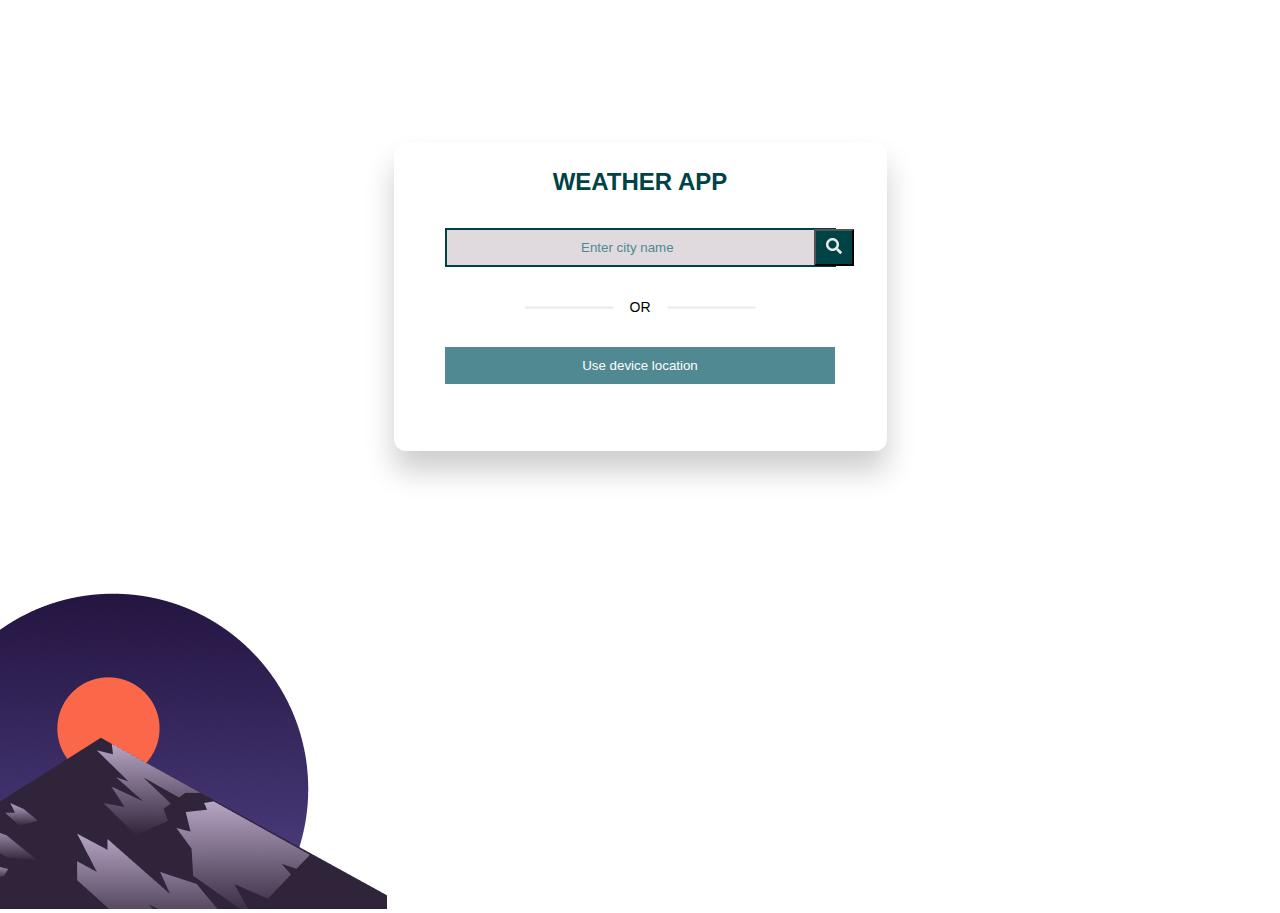
==== index.html @ 6636b95b "new commit" ====
<!DOCTYPE html>
<html lang="en" dir="auto">
  <head>
    <meta charset="UTF-8" />
    <meta http-equiv="X-UA-Compatible" content="IE=edge" />
    <meta name="viewport" content="width=device-width, initial-scale=1.0" />
    <title>Weather App</title>
    <link rel="stylesheet" href="style.css" />
    
  </head>
  <body>
    <div class="main-wrapper-class">
        <div class="weather-outer-container">
            <div class="weather-app-container">
                <div class="inner-content">
                    <h2>WEATHER APP</h2>
                    <div class="search-bar">
                        <form action="#">
                            <input type="text" placeholder="Enter city name"
                                   name="search" id="search">
                            <div class="search-icon">
                                <button type="submit"><img src="Vector.png"/></button>

                            </div>   
                         </form>
                         
                    </div>
                    <div class="horizontal">
                        <img src="Rectangle 2 (1).png"/>
                        OR
                        <img src="Rectangle 2 (1).png"/>


                     </div>
                     <div>
                        <button type="button" class="location-btn">Use device location</button>
                     </div>
                </div>
                </div> 
            </div>

        </div>
        
        <div class="mountain-container">
            <img src="Group (1).png"/>
        </div>
    </div>
  </body>
</html>
---- style.css ----
*{
    margin: 0;
    box-sizing: border-box;
    padding: 0;
    font-family: Arial, Helvetica, sans-serif;
}

::placeholder{
    color:  #508991;
    background-color: #826C7F40;
    
}
body{
    height: 593px;
}
.weather-outer-container{
    display: flex;
    justify-content: center;
    align-items: center;
    height: 593px;
}
.weather-app-container{
 
    padding: 25px 27px 82px 27px;
    gap: 0px;
    border-radius: 12px ;
    opacity: 0px;
    box-shadow: rgba(0, 0, 0, 0.2) 0px 20px 30px;
    width:493px;
    height: 308px;
}

h2{
    color:#004346;
    font-weight: 600;
    font-size: 24px;
    line-height: 28.8px;
    
}
.search-icon button{
    background-color:#004346;
    padding: 7px 10px;

    
}
.search-bar{
    width: 391px;
    height: 39px;
    background-color: #826C7F40;
    display: flex;
    align-items: center;
    justify-content: center;
    border: 2px solid #004346;
    ;

}
.search-bar form{
    display: flex;
    justify-content: center;
    align-items: center;
    gap: 3.5rem;
}
.search-bar input{
    border: none;
    margin-left: 155px;
    
}
.hr-text {
    border: 0;
    font-size: 14px;
    height: 1.5em;
    line-height: 1em;
    position: relative;
    text-align: center;
  }
  .inner-content{
    display: flex;
    flex-direction: column;
    justify-content: center;
    align-items: center;
    gap: 2rem;
  }
  .horizontal{
    display: flex;
    justify-content: center;
    align-items: center;
    gap: 1rem;
    font-size: 14px;
  }
  .location-btn{
    width: 390px;
    background-color:#508991;
    color: white;
    border: none;
    padding: 11px 51px 11px 51px;
    

  }
  .second-weather{
    color: white;
  }
  .weather-app-container-two{
 
    padding: 25px 27px 82px 27px;
    gap: 0px;
    border-radius: 12px ;
    opacity: 0px;
    box-shadow: rgba(0, 0, 0, 0.2) 0px 20px 30px;
    width:493px;
    height: 490px;
    background-color:#172A3A;
    
}
.inner-content-two{
    display: flex;
    flex-direction: column;
    justify-content: center;
    align-items: center;
    gap: 2rem;
  }
.box{
    background-color: #508991;
    
}
.bottom-container{
    display: flex;
    justify-content: space-between;
    align-items: center;
}
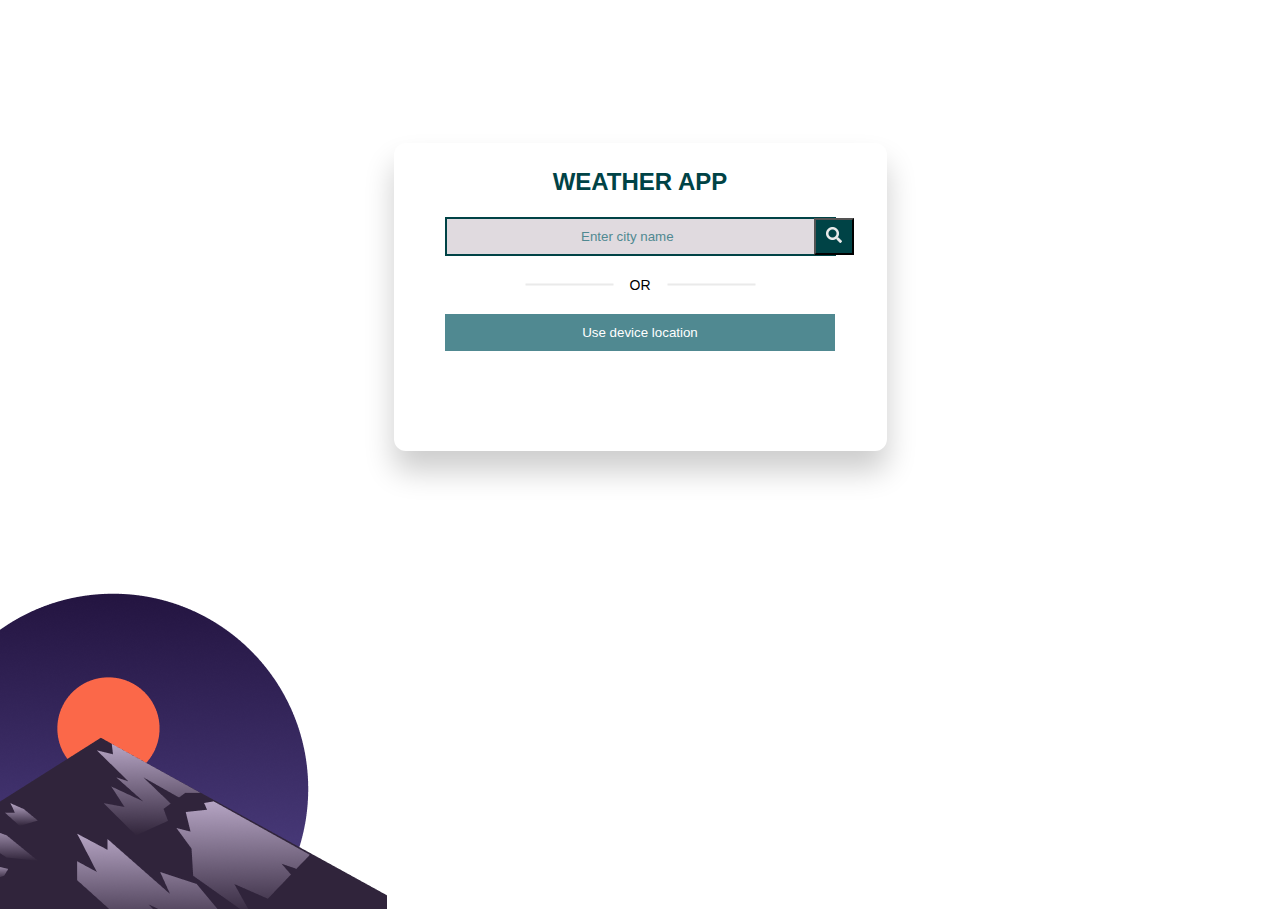
==== commit 7a15a849: "commit3" ====
--- a/index.html
+++ b/index.html
@@ -14,12 +14,13 @@
             <div class="weather-app-container">
                 <div class="inner-content">
                     <h2>WEATHER APP</h2>
+                    <div id="text-box"></div>
                     <div class="search-bar">
-                        <form action="#">
+                        <form action="#" id="weather-form">
                             <input type="text" placeholder="Enter city name"
                                    name="search" id="search">
                             <div class="search-icon">
-                                <button type="submit"><img src="Vector.png"/></button>
+                                <button type="submit" id="search-btn"><img src="Vector.png"/></button>
 
                             </div>   
                          </form>
@@ -33,7 +34,7 @@
 
                      </div>
                      <div>
-                        <button type="button" class="location-btn">Use device location</button>
+                        <button type="button" class="location-btn" id="location-button">Use device location</button>
                      </div>
                 </div>
                 </div> 
@@ -45,5 +46,9 @@
             <img src="Group (1).png"/>
         </div>
     </div>
+
+
+
+    <script src="index.js"></script>
   </body>
 </html>--- a/style.css
+++ b/style.css
@@ -78,7 +78,7 @@
     flex-direction: column;
     justify-content: center;
     align-items: center;
-    gap: 2rem;
+    gap: 1.3rem;
   }
   .horizontal{
     display: flex;
@@ -103,7 +103,8 @@
  
     padding: 25px 27px 82px 27px;
     gap: 0px;
-    border-radius: 12px ;
+    border-top-right-radius: 12px ;
+    border-top-left-radius: 12px;
     opacity: 0px;
     box-shadow: rgba(0, 0, 0, 0.2) 0px 20px 30px;
     width:493px;
@@ -118,17 +119,123 @@
     align-items: center;
     gap: 2rem;
   }
-.box{
+.box1{
     background-color: #508991;
+    width: 246px;
+    height: 69px;
+  
+    padding: 8px 51px 8px 51px;
+    
+    border: 0px 1px 0px 0px;
+    border-bottom-left-radius: 12px;
+    
+
+
+    
+}
+.box2{
+    background-color: #508991;
+    width: 246px;
+    height: 69px;
+  
+    padding: 8px 51px 8px 51px;
+    
+    border: 0px 1px 0px 0px;
+    
+    border-bottom-right-radius: 12px;
+
+
     
 }
 .bottom-container{
     display: flex;
-    justify-content: space-between;
-    align-items: center;
-}
-
-
-
-
-
+    justify-content: center;
+    align-items: center;
+    gap: 0.1rem;
+    transform: translateY(-50px);
+}
+.weather{
+    color: white;
+}
+.inner-content-two span{
+    color: white;
+    display: flex;
+    justify-content: center;
+    align-items: center;
+    gap: 1rem;
+    font-weight: 600;
+    font-size: 48px;
+    line-height: 58.09px;
+    text-align: center;
+}
+.box1{
+    display: flex;
+    justify-content: center;
+    align-items: center;
+    gap: 1rem;
+}
+.box2{
+    display: flex;
+    justify-content: center;
+    align-items: center;
+    gap: 1rem;
+}
+.box-content p{
+    color: white;
+}
+.box-content-two p{
+    color: white;
+}
+#location-name{
+    color: white;
+   
+    font-size: 20px;
+    font-weight: 400;
+    line-height: 24.2px;
+    text-align: center;
+
+}
+.location{
+    display: flex;
+    justify-content: center;
+    align-items: center;
+    gap: 1rem;
+}
+.weather{
+  
+    font-size: 16px;
+    font-weight: 700;
+    line-height: 19.36px;
+    text-align: center;
+
+}
+#text-box{
+    display: none;
+    width: 391px;
+    height: 39px;
+
+}
+#weather-name{
+    color: white;
+}
+.feels-like span{
+    color: white;
+}
+.feels-like{
+    display: flex;
+    gap: 0.5rem;
+}
+.humidity{
+    display: flex;
+    gap: 0.5rem;
+}
+.humidity span{
+    color: white;
+}
+
+
+
+
+
+
+
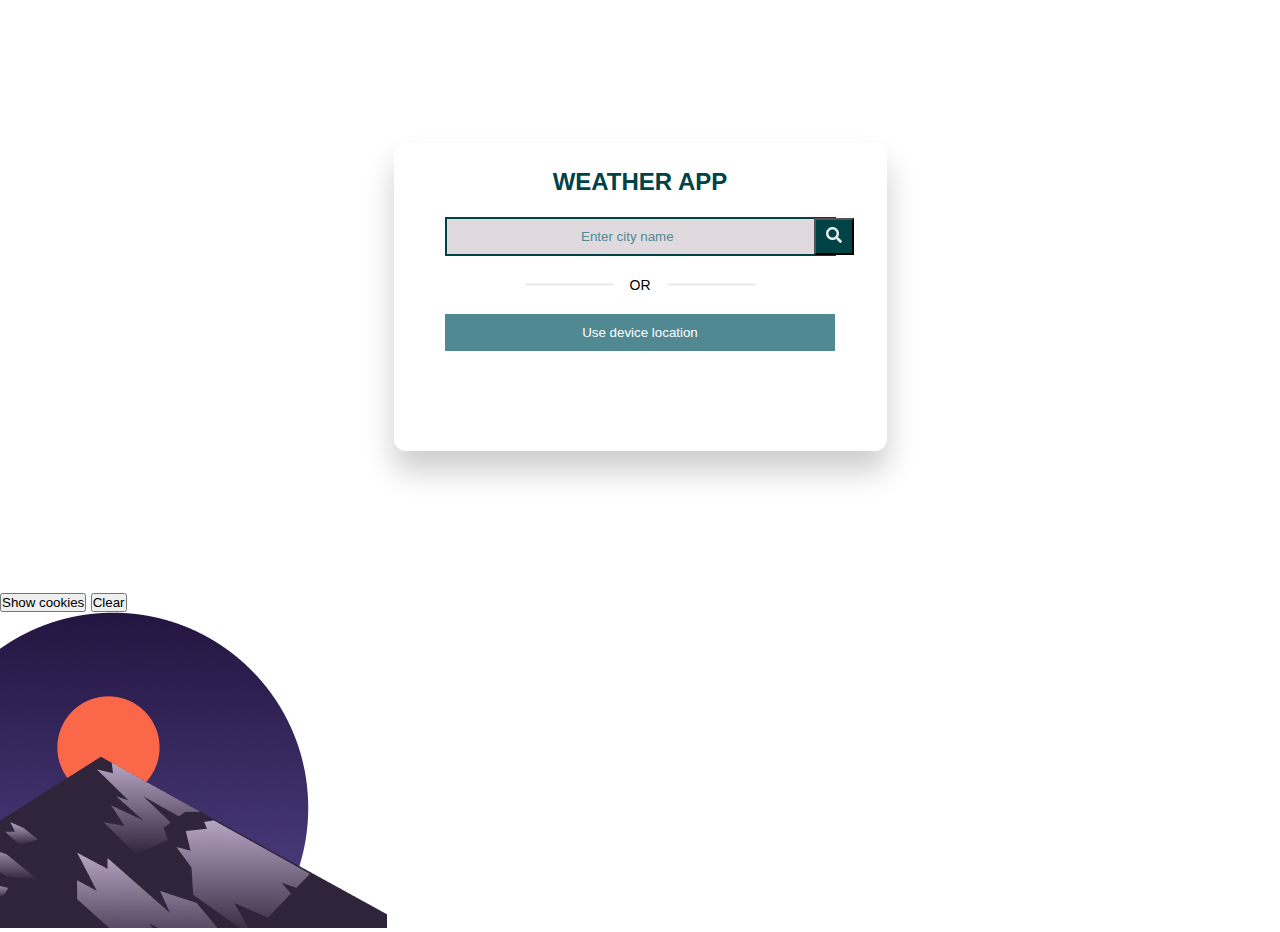
==== commit c475b54c: "cookie added" ====
--- a/index.html
+++ b/index.html
@@ -1,54 +1,62 @@
+
 <!DOCTYPE html>
 <html lang="en" dir="auto">
-  <head>
+<head>
     <meta charset="UTF-8" />
     <meta http-equiv="X-UA-Compatible" content="IE=edge" />
     <meta name="viewport" content="width=device-width, initial-scale=1.0" />
     <title>Weather App</title>
     <link rel="stylesheet" href="style.css" />
-    
-  </head>
-  <body>
+</head>
+<body>
     <div class="main-wrapper-class">
         <div class="weather-outer-container">
             <div class="weather-app-container">
                 <div class="inner-content">
                     <h2>WEATHER APP</h2>
-                    <div id="text-box"></div>
+                    <div id="text-box">Loading...</div>
+                    <div id="error-box">error fetching data</div>
+                    <div id="geolocation-box">user denied geolocation</div>
+
                     <div class="search-bar">
                         <form action="#" id="weather-form">
-                            <input type="text" placeholder="Enter city name"
-                                   name="search" id="search">
+                            <input type="text" placeholder="Enter city name" name="search" id="search">
                             <div class="search-icon">
-                                <button type="submit" id="search-btn"><img src="Vector.png"/></button>
-
+                                <button type="submit" id="search-btn"><img src="Vector.png" alt="Search Icon"/></button>
                             </div>   
-                         </form>
-                         
+                        </form>
                     </div>
                     <div class="horizontal">
-                        <img src="Rectangle 2 (1).png"/>
+                        <img src="Rectangle 2 (1).png" alt="Separator Image"/>
                         OR
-                        <img src="Rectangle 2 (1).png"/>
+                        <img src="Rectangle 2 (1).png" alt="Separator Image"/>
+                    </div>
+                    <div>
+                        <button type="submit" class="location-btn" id="location-button" >Use device location</button>
+                    </div>
+                </div>
+            </div>
+        </div>
+        <div class="cookie">
+            <button onclick="showCookies()">Show cookies</button>
+
+            <button onclick="clearOutputCookies()">Clear</button>
+
+            <div>
+                <code id="cookies"></code>
+            </div>
 
 
-                     </div>
-                     <div>
-                        <button type="button" class="location-btn" id="location-button">Use device location</button>
-                     </div>
-                </div>
-                </div> 
-            </div>
+        </div>
 
-        </div>
         
         <div class="mountain-container">
-            <img src="Group (1).png"/>
+            <img src="Group (1).png" alt="Mountain Image"/>
         </div>
     </div>
 
-
+    <!-- Start cookieyes banner --> <script id="cookieyes" type="text/javascript" src="https://cdn-cookieyes.com/client_data/c598a917387b004c82e7714f/script.js"></script> <!-- End cookieyes banner -->
 
     <script src="index.js"></script>
-  </body>
-</html>+</body>
+</html>
--- a/style.css
+++ b/style.css
@@ -96,7 +96,11 @@
     
 
   }
-  .second-weather{
+  .location-btn:hover{
+    transition: 0.8s;
+    opacity: 0.8;
+  }
+    .second-weather{
     color: white;
   }
   .weather-app-container-two{
@@ -213,8 +217,33 @@
     display: none;
     width: 391px;
     height: 39px;
-
-}
+    background: #D3DEDE;
+    text-align: center;
+    line-height: 38px;
+
+
+}
+#error-box{
+    display: none;
+    width: 391px;
+    height: 39px;
+    background-color:  #F4E7E1;
+    text-align: center;
+    line-height: 38px;
+    
+
+}
+#geolocation-box{
+    display: none;
+    width: 391px;
+    height: 39px;
+    background-color:  #F4E7E1;
+    text-align: center;
+    line-height: 39px;
+}
+
+
+
 #weather-name{
     color: white;
 }
@@ -233,9 +262,10 @@
     color: white;
 }
 
-
-
-
-
-
-
+    
+
+
+
+
+
+
